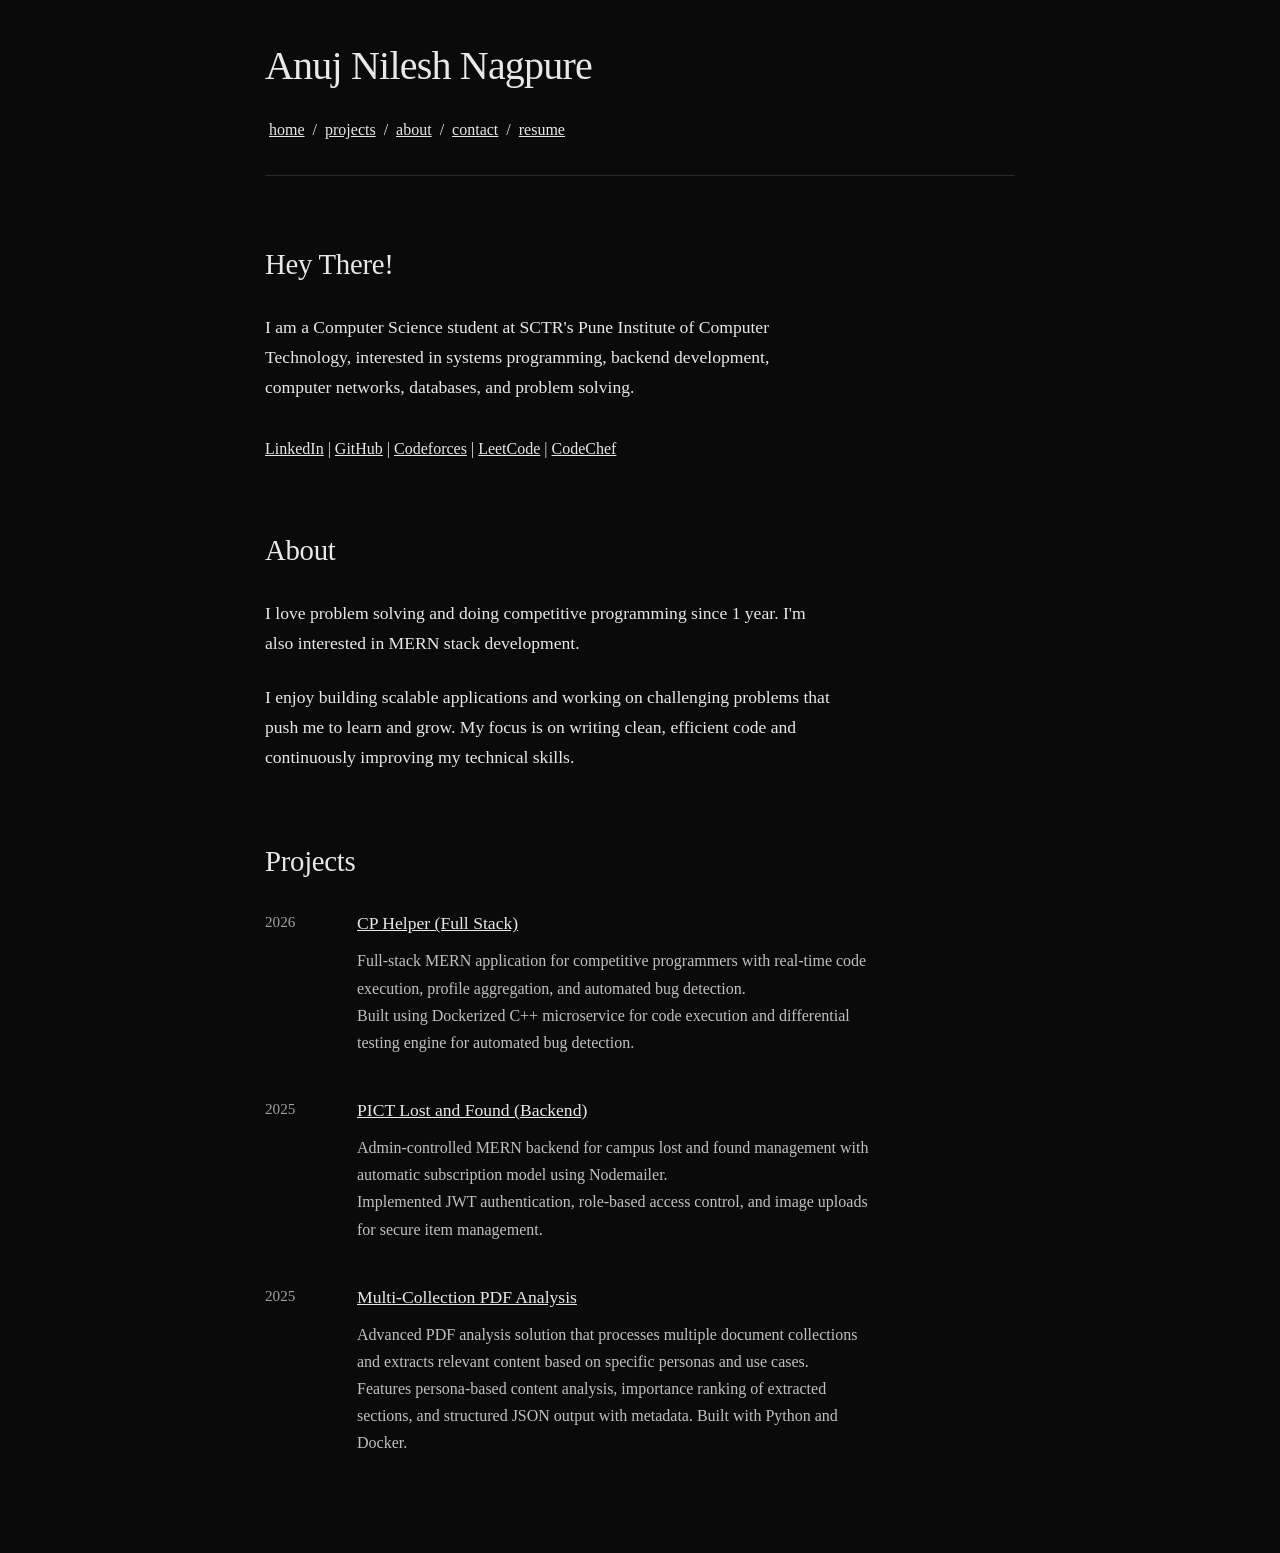
==== index.html @ d1067afb "Initial commit - Portfolio website" ====
<!DOCTYPE html>
<html lang="en">
<head>
    <meta charset="UTF-8">
    <meta name="viewport" content="width=device-width, initial-scale=1.0">
    <title>Anuj Nilesh Nagpure - Portfolio</title>
    <link rel="stylesheet" href="styles.css">
</head>
<body>
    <!-- Header -->
    <header>
        <h1>Anuj Nilesh Nagpure</h1>
        <nav>
            <a href="index.html">home</a> / 
            <a href="projects.html">projects</a> / 
            <a href="about.html">about</a> / 
            <a href="contact.html">contact</a> / 
            <a href="resume.pdf" download>resume</a>
        </nav>
    </header>

    <!-- Main Content -->
    <main>
        <!-- Home / Intro Section -->
        <section>
            <h2>Hey There!</h2>
            <p>
                I am a Computer Science student at SCTR's Pune Institute of Computer Technology, interested in systems programming, backend development,
                computer networks, databases, and problem solving.
            </p>
            <p class="links">
                <a href="https://www.linkedin.com/in/anuj-nagpure-245611294/" target="_blank" rel="noopener">LinkedIn</a> | 
                <a href="https://github.com/anujop07" target="_blank" rel="noopener">GitHub</a> | 
                <a href="https://codeforces.com/profile/ANUJ_0007" target="_blank" rel="noopener">Codeforces</a> | 
                <a href="https://leetcode.com/u/ANUJN_07/" target="_blank" rel="noopener">LeetCode</a> | 
                <a href="https://www.codechef.com/users/anujn_07" target="_blank" rel="noopener">CodeChef</a>
            </p>
        </section>

        <!-- About Section -->
        <section>
            <h2>About</h2>
            <p>
                I love problem solving and doing competitive programming since 1 year. I'm also interested in MERN stack development.
            </p>
            <p>
                I enjoy building scalable applications and working on challenging problems that push me to learn and grow. 
                My focus is on writing clean, efficient code and continuously improving my technical skills.
            </p>
        </section>

        <!-- Projects Section -->
        <section>
            <h2>Projects</h2>
            <div class="project-list">
                <div class="project-item">
                    <div class="project-date">2026</div>
                    <div class="project-content">
                        <a href="https://cp-helper-five.vercel.app/" class="project-name" target="_blank" rel="noopener">CP Helper (Full Stack)</a>
                        <p class="project-description">Full-stack MERN application for competitive programmers with real-time code execution, profile aggregation, and automated bug detection.</p>
                        <p class="project-description">Built using Dockerized C++ microservice for code execution and differential testing engine for automated bug detection.</p>
                    </div>
                </div>
                <div class="project-item">
                    <div class="project-date">2025</div>
                    <div class="project-content">
                        <a href="https://github.com/anujop07/pict-lost-found" class="project-name" target="_blank" rel="noopener">PICT Lost and Found (Backend)</a>
                        <p class="project-description">Admin-controlled MERN backend for campus lost and found management with automatic subscription model using Nodemailer.</p>
                        <p class="project-description">Implemented JWT authentication, role-based access control, and image uploads for secure item management.</p>
                    </div>
                </div>
                <div class="project-item">
                    <div class="project-date">2025</div>
                    <div class="project-content">
                        <a href="https://github.com/anujop07/Adobe1b" class="project-name" target="_blank" rel="noopener">Multi-Collection PDF Analysis</a>
                        <p class="project-description">Advanced PDF analysis solution that processes multiple document collections and extracts relevant content based on specific personas and use cases.</p>
                        <p class="project-description">Features persona-based content analysis, importance ranking of extracted sections, and structured JSON output with metadata. Built with Python and Docker.</p>
                    </div>
                </div>
            </div>
        </section>
    </main>
</body>
</html>
---- styles.css ----
/* Reset and Base Styles */
* {
    margin: 0;
    padding: 0;
    box-sizing: border-box;
}

body {
    font-family: Georgia, 'Times New Roman', serif, system-ui;
    background-color: #0a0a0a;
    color: #e8e8e8;
    line-height: 1.7;
    padding: 2rem 1rem;
}

/* Container */
main {
    max-width: 750px;
    margin: 0 auto;
}

/* Header */
header {
    max-width: 750px;
    margin: 0 auto 4rem;
    padding-bottom: 2rem;
    border-bottom: 1px solid #2a2a2a;
}

header h1 {
    font-size: 2.5rem;
    font-weight: normal;
    margin-bottom: 1rem;
    letter-spacing: -0.02em;
}

header nav {
    font-size: 1rem;
}

header nav a {
    text-decoration: underline;
    color: #e8e8e8;
    margin: 0 0.25rem;
}

header nav a:hover {
    opacity: 0.7;
}

/* Sections */
section {
    margin-bottom: 4rem;
}

section h2 {
    font-size: 1.8rem;
    font-weight: normal;
    margin-bottom: 1.5rem;
    letter-spacing: -0.01em;
}

section p {
    font-size: 1.1rem;
    margin-bottom: 1.5rem;
    max-width: 65ch;
}

/* Links */
a {
    color: #e8e8e8;
    text-decoration: underline;
    transition: opacity 0.2s ease;
}

a:hover {
    opacity: 0.7;
}

/* Social Links */
.links {
    margin-top: 2rem;
    font-size: 1rem;
}

/* Projects */
.project-list {
    display: flex;
    flex-direction: column;
    gap: 2.5rem;
}

.project-item {
    display: flex;
    gap: 2rem;
    align-items: flex-start;
}

.project-date {
    font-size: 0.95rem;
    color: #a0a0a0;
    min-width: 60px;
    flex-shrink: 0;
}

.project-content {
    flex: 1;
}

.project-name {
    font-size: 1.1rem;
    display: block;
    margin-bottom: 0.5rem;
}

span.project-name {
    text-decoration: none;
    color: #e8e8e8;
}

.project-description {
    font-size: 1rem;
    color: #c0c0c0;
    margin: 0;
}

/* Contact */
#contact p {
    margin: 0;
}

/* Achievement List */
.achievement-list {
    list-style: none;
    padding-left: 0;
}

.achievement-list li {
    font-size: 1.1rem;
    margin-bottom: 1rem;
    padding-left: 1.5rem;
    position: relative;
    max-width: 65ch;
}

.achievement-list li::before {
    content: "•";
    position: absolute;
    left: 0;
    color: #a0a0a0;
}

.achievement-list li strong {
    font-weight: normal;
    color: #e8e8e8;
}

/* Responsive Design */
@media (max-width: 768px) {
    body {
        padding: 1.5rem 1rem;
    }

    header {
        margin-bottom: 3rem;
        padding-bottom: 1.5rem;
    }

    header h1 {
        font-size: 2rem;
    }

    header nav {
        font-size: 0.95rem;
    }

    section {
        margin-bottom: 3rem;
    }

    section h2 {
        font-size: 1.5rem;
    }

    section p {
        font-size: 1rem;
    }

    .project-item {
        flex-direction: column;
        gap: 0.5rem;
    }

    .project-date {
        min-width: auto;
    }

    .links {
        font-size: 0.95rem;
    }

    .achievement-list li {
        font-size: 1rem;
    }
}

@media (max-width: 480px) {
    header h1 {
        font-size: 1.75rem;
    }

    header nav {
        font-size: 0.9rem;
        line-height: 1.8;
    }

    section h2 {
        font-size: 1.3rem;
    }

    .links {
        font-size: 0.9rem;
        line-height: 1.8;
    }

    .achievement-list li {
        font-size: 0.95rem;
    }
}
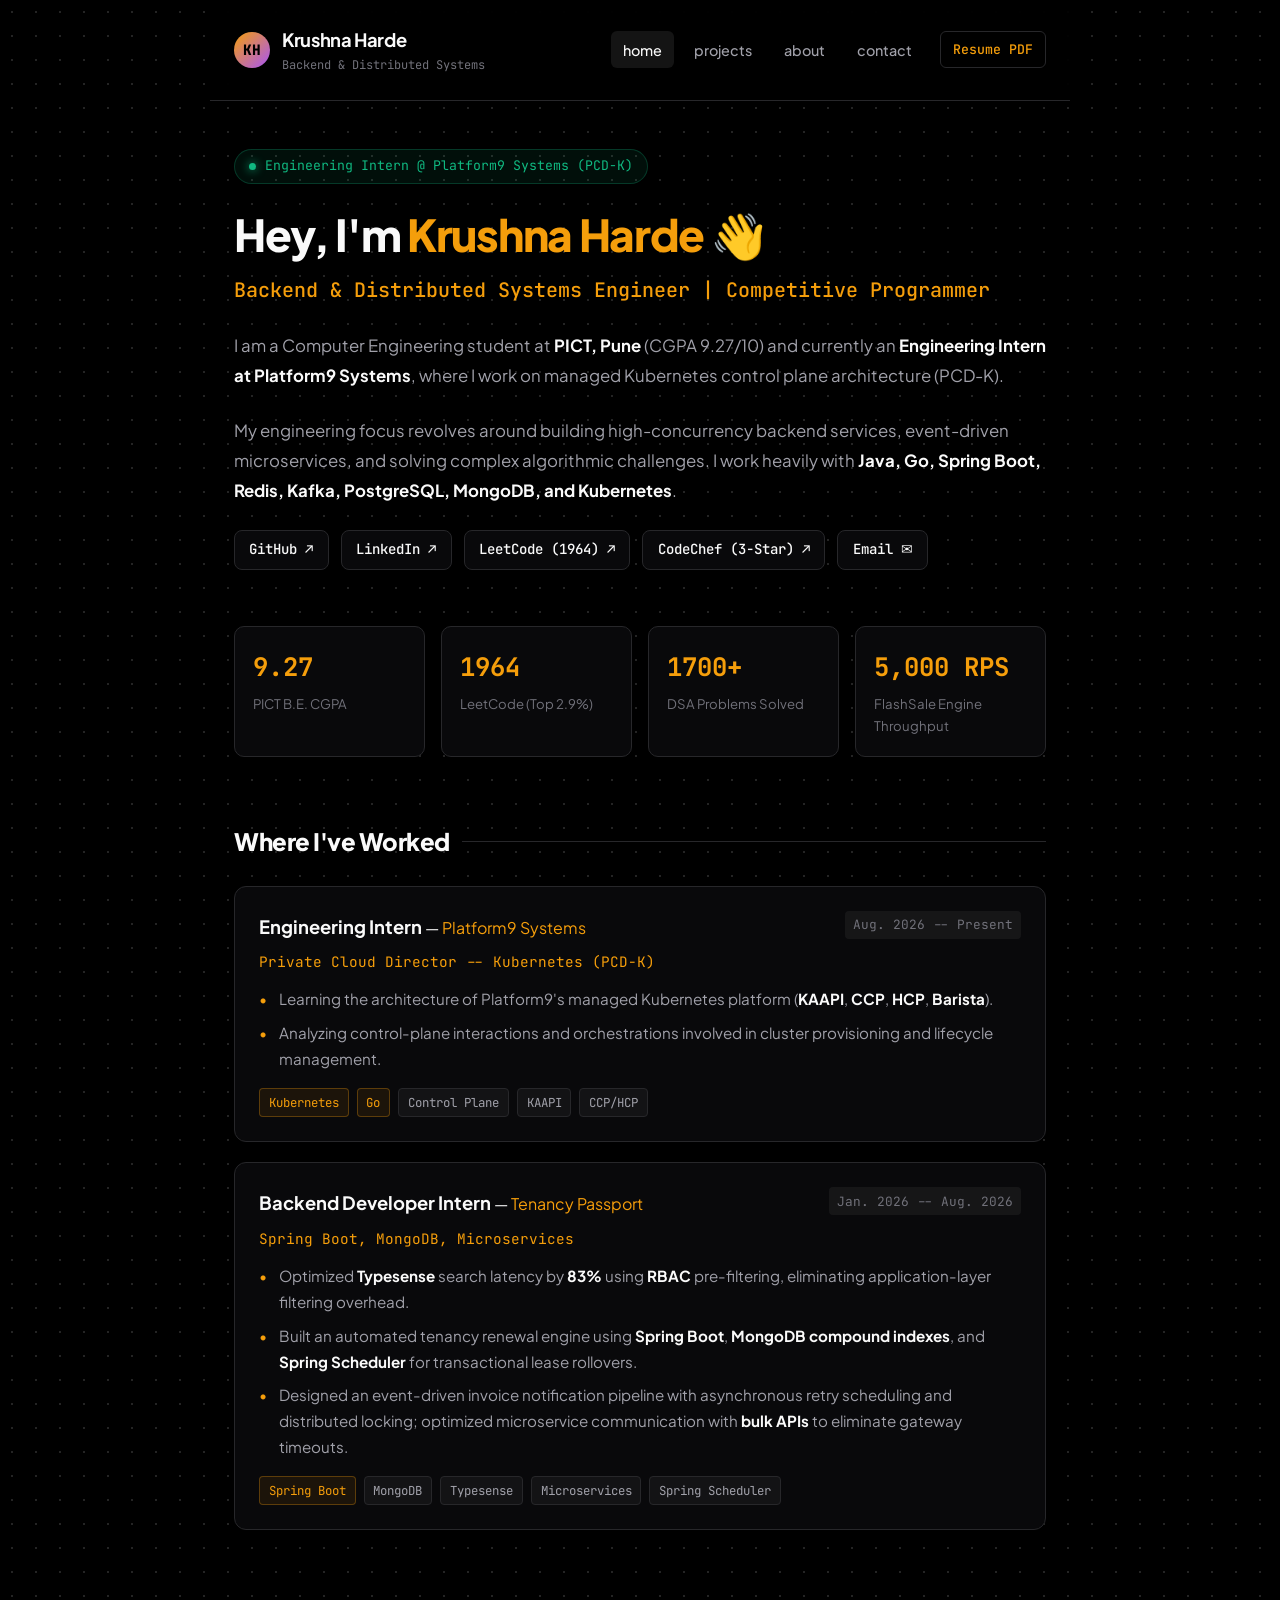
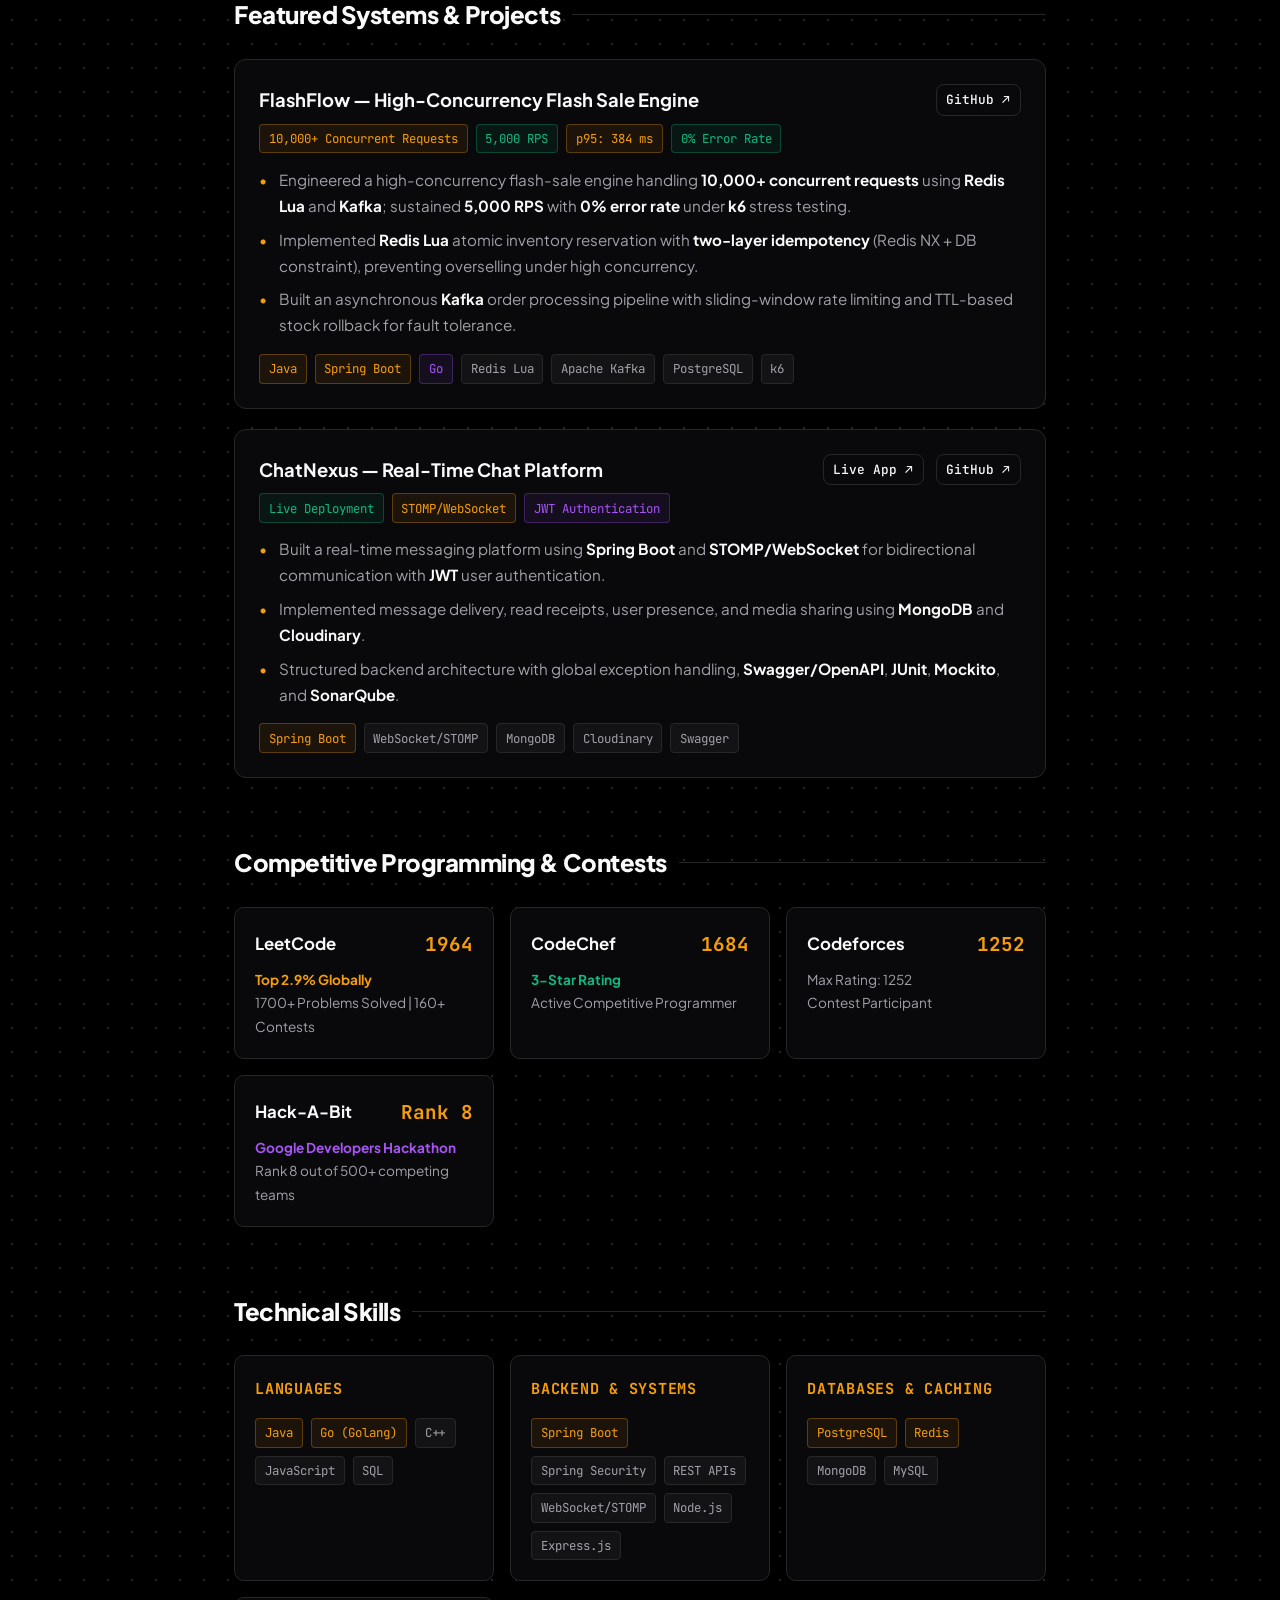
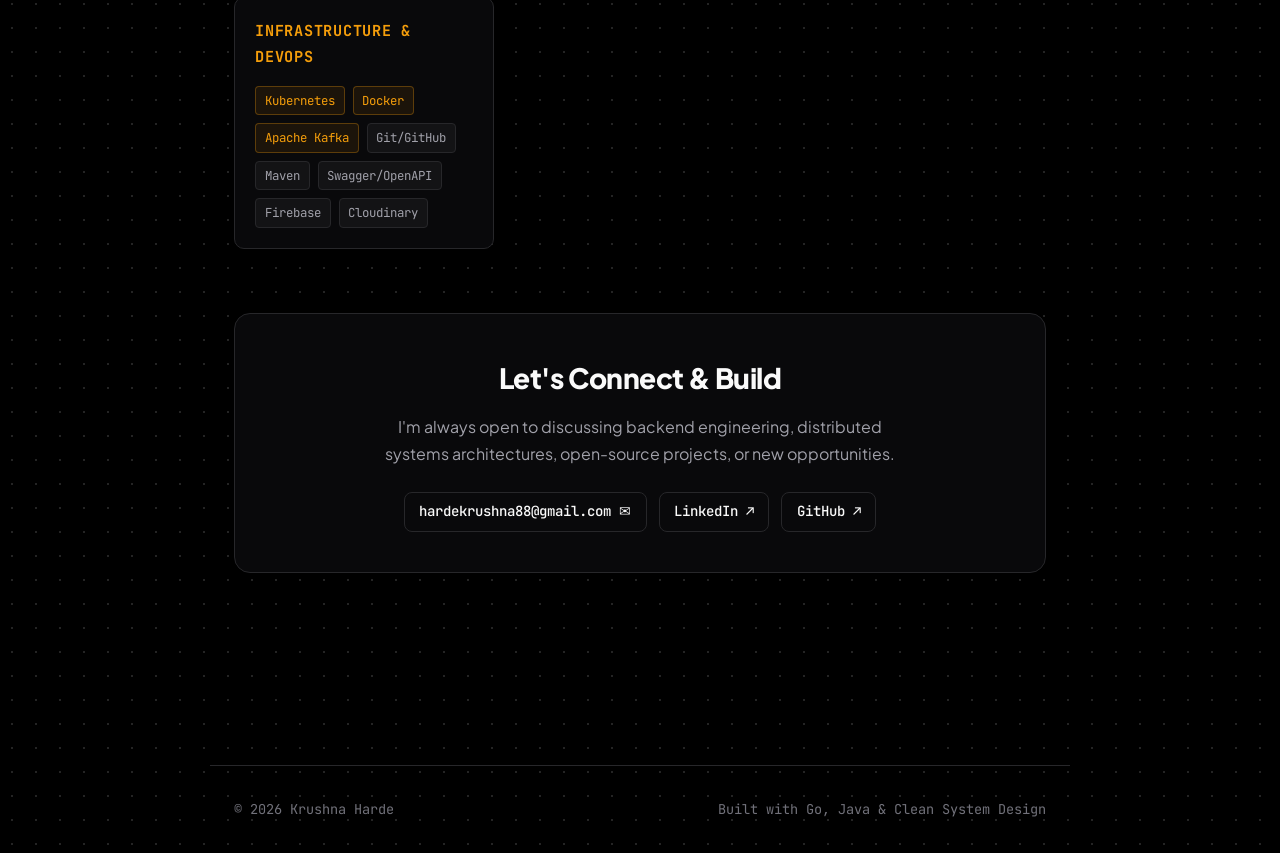
==== commit f445bf11: "Redesign portfolio for Krushna Harde: add Go skill, personal hero introduction, pure black dot grid " ====
--- a/index.html
+++ b/index.html
@@ -3,82 +3,321 @@
 <head>
     <meta charset="UTF-8">
     <meta name="viewport" content="width=device-width, initial-scale=1.0">
-    <title>Anuj Nilesh Nagpure - Portfolio</title>
+    <title>Krushna Harde | Backend & Distributed Systems Engineer</title>
+    <meta name="description" content="Personal portfolio of Krushna Harde — Computer Engineering student at PICT Pune & Backend Engineering Intern at Platform9, specializing in Java, Go, Spring Boot, Kubernetes, Redis, Kafka, and High-Concurrency Systems.">
     <link rel="stylesheet" href="styles.css">
 </head>
 <body>
-    <!-- Header -->
+    <!-- Header / Navigation -->
     <header>
-        <h1>Anuj Nilesh Nagpure</h1>
-        <nav>
-            <a href="index.html">home</a> / 
-            <a href="projects.html">projects</a> / 
-            <a href="about.html">about</a> / 
-            <a href="contact.html">contact</a> / 
-            <a href="resume.pdf" download>resume</a>
-        </nav>
+        <div class="nav-container">
+            <a href="index.html" class="brand">
+                <div class="avatar-circle">KH</div>
+                <div class="brand-info">
+                    <h1>Krushna Harde</h1>
+                    <div class="tagline">Backend & Distributed Systems</div>
+                </div>
+            </a>
+            <nav>
+                <a href="index.html" class="active">home</a>
+                <a href="projects.html">projects</a>
+                <a href="about.html">about</a>
+                <a href="contact.html">contact</a>
+                <a href="resume.pdf" class="btn-resume" download>Resume PDF</a>
+            </nav>
+        </div>
     </header>
 
     <!-- Main Content -->
     <main>
-        <!-- Home / Intro Section -->
-        <section>
-            <h2>Hey There!</h2>
-            <p>
-                I am a Computer Science student at SCTR's Pune Institute of Computer Technology, interested in systems programming, backend development,
-                computer networks, databases, and problem solving.
+        <!-- Personal Introduction Hero -->
+        <section class="hero-personal">
+            <div class="status-pill">
+                <span class="status-dot"></span>
+                <span>Engineering Intern @ Platform9 Systems (PCD-K)</span>
+            </div>
+            <h2 class="hero-greeting">Hey, I'm <span class="highlight-amber">Krushna Harde</span> 👋</h2>
+            <div class="hero-subtitle">Backend & Distributed Systems Engineer | Competitive Programmer</div>
+            
+            <p class="hero-bio">
+                I am a Computer Engineering student at <strong>PICT, Pune</strong> (CGPA 9.27/10) and currently an <strong>Engineering Intern at Platform9 Systems</strong>, where I work on managed Kubernetes control plane architecture (PCD-K).
             </p>
-            <p class="links">
-                <a href="https://www.linkedin.com/in/anuj-nagpure-245611294/" target="_blank" rel="noopener">LinkedIn</a> | 
-                <a href="https://github.com/anujop07" target="_blank" rel="noopener">GitHub</a> | 
-                <a href="https://codeforces.com/profile/ANUJ_0007" target="_blank" rel="noopener">Codeforces</a> | 
-                <a href="https://leetcode.com/u/ANUJN_07/" target="_blank" rel="noopener">LeetCode</a> | 
-                <a href="https://www.codechef.com/users/anujn_07" target="_blank" rel="noopener">CodeChef</a>
+            <p class="hero-bio">
+                My engineering focus revolves around building high-concurrency backend services, event-driven microservices, and solving complex algorithmic challenges. I work heavily with <strong>Java, Go, Spring Boot, Redis, Kafka, PostgreSQL, MongoDB, and Kubernetes</strong>.
             </p>
-        </section>
-
-        <!-- About Section -->
-        <section>
-            <h2>About</h2>
-            <p>
-                I love problem solving and doing competitive programming since 1 year. I'm also interested in MERN stack development.
-            </p>
-            <p>
-                I enjoy building scalable applications and working on challenging problems that push me to learn and grow. 
-                My focus is on writing clean, efficient code and continuously improving my technical skills.
-            </p>
-        </section>
-
-        <!-- Projects Section -->
-        <section>
-            <h2>Projects</h2>
-            <div class="project-list">
-                <div class="project-item">
-                    <div class="project-date">2026</div>
-                    <div class="project-content">
-                        <a href="https://cp-helper-five.vercel.app/" class="project-name" target="_blank" rel="noopener">CP Helper (Full Stack)</a>
-                        <p class="project-description">Full-stack MERN application for competitive programmers with real-time code execution, profile aggregation, and automated bug detection.</p>
-                        <p class="project-description">Built using Dockerized C++ microservice for code execution and differential testing engine for automated bug detection.</p>
-                    </div>
-                </div>
-                <div class="project-item">
-                    <div class="project-date">2025</div>
-                    <div class="project-content">
-                        <a href="https://github.com/anujop07/pict-lost-found" class="project-name" target="_blank" rel="noopener">PICT Lost and Found (Backend)</a>
-                        <p class="project-description">Admin-controlled MERN backend for campus lost and found management with automatic subscription model using Nodemailer.</p>
-                        <p class="project-description">Implemented JWT authentication, role-based access control, and image uploads for secure item management.</p>
-                    </div>
-                </div>
-                <div class="project-item">
-                    <div class="project-date">2025</div>
-                    <div class="project-content">
-                        <a href="https://github.com/anujop07/Adobe1b" class="project-name" target="_blank" rel="noopener">Multi-Collection PDF Analysis</a>
-                        <p class="project-description">Advanced PDF analysis solution that processes multiple document collections and extracts relevant content based on specific personas and use cases.</p>
-                        <p class="project-description">Features persona-based content analysis, importance ranking of extracted sections, and structured JSON output with metadata. Built with Python and Docker.</p>
-                    </div>
+
+            <!-- Social Links -->
+            <div class="social-buttons">
+                <a href="https://github.com/KrushnaHarde" target="_blank" rel="noopener" class="social-btn">GitHub ↗</a>
+                <a href="https://www.linkedin.com/in/krushna-harde" target="_blank" rel="noopener" class="social-btn">LinkedIn ↗</a>
+                <a href="https://leetcode.com/u/krushna_88" target="_blank" rel="noopener" class="social-btn">LeetCode (1964) ↗</a>
+                <a href="https://www.codechef.com/users/hardekrushna" target="_blank" rel="noopener" class="social-btn">CodeChef (3-Star) ↗</a>
+                <a href="mailto:hardekrushna88@gmail.com" class="social-btn">Email ✉</a>
+            </div>
+        </section>
+
+        <!-- Highlights & Stats -->
+        <section>
+            <div class="stats-container">
+                <div class="stat-box">
+                    <div class="stat-val">9.27</div>
+                    <div class="stat-desc">PICT B.E. CGPA</div>
+                </div>
+                <div class="stat-box">
+                    <div class="stat-val">1964</div>
+                    <div class="stat-desc">LeetCode (Top 2.9%)</div>
+                </div>
+                <div class="stat-box">
+                    <div class="stat-val">1700+</div>
+                    <div class="stat-desc">DSA Problems Solved</div>
+                </div>
+                <div class="stat-box">
+                    <div class="stat-val">5,000 RPS</div>
+                    <div class="stat-desc">FlashSale Engine Throughput</div>
+                </div>
+            </div>
+        </section>
+
+        <!-- Work Experience -->
+        <section>
+            <h2 class="section-title">Where I've Worked</h2>
+            
+            <!-- Platform9 -->
+            <div class="card-item">
+                <div class="card-header">
+                    <div>
+                        <span class="card-title">Engineering Intern</span> — <span class="highlight-amber">Platform9 Systems</span>
+                    </div>
+                    <span class="card-date">Aug. 2026 -- Present</span>
+                </div>
+                <div class="card-subtitle">Private Cloud Director -- Kubernetes (PCD-K)</div>
+                <ul class="bullet-list">
+                    <li>Learning the architecture of Platform9's managed Kubernetes platform (<strong>KAAPI</strong>, <strong>CCP</strong>, <strong>HCP</strong>, <strong>Barista</strong>).</li>
+                    <li>Analyzing control-plane interactions and orchestrations involved in cluster provisioning and lifecycle management.</li>
+                </ul>
+                <div class="tag-group">
+                    <span class="tag amber">Kubernetes</span>
+                    <span class="tag amber">Go</span>
+                    <span class="tag">Control Plane</span>
+                    <span class="tag">KAAPI</span>
+                    <span class="tag">CCP/HCP</span>
+                </div>
+            </div>
+
+            <!-- Tenancy Passport -->
+            <div class="card-item">
+                <div class="card-header">
+                    <div>
+                        <span class="card-title">Backend Developer Intern</span> — <span class="highlight-amber">Tenancy Passport</span>
+                    </div>
+                    <span class="card-date">Jan. 2026 -- Aug. 2026</span>
+                </div>
+                <div class="card-subtitle">Spring Boot, MongoDB, Microservices</div>
+                <ul class="bullet-list">
+                    <li>Optimized <strong>Typesense</strong> search latency by <strong>83%</strong> using <strong>RBAC</strong> pre-filtering, eliminating application-layer filtering overhead.</li>
+                    <li>Built an automated tenancy renewal engine using <strong>Spring Boot</strong>, <strong>MongoDB compound indexes</strong>, and <strong>Spring Scheduler</strong> for transactional lease rollovers.</li>
+                    <li>Designed an event-driven invoice notification pipeline with asynchronous retry scheduling and distributed locking; optimized microservice communication with <strong>bulk APIs</strong> to eliminate gateway timeouts.</li>
+                </ul>
+                <div class="tag-group">
+                    <span class="tag amber">Spring Boot</span>
+                    <span class="tag">MongoDB</span>
+                    <span class="tag">Typesense</span>
+                    <span class="tag">Microservices</span>
+                    <span class="tag">Spring Scheduler</span>
+                </div>
+            </div>
+        </section>
+
+        <!-- Selected Projects -->
+        <section>
+            <h2 class="section-title">Featured Systems & Projects</h2>
+
+            <!-- FlashFlow -->
+            <div class="card-item">
+                <div class="card-header">
+                    <div class="card-title">FlashFlow — High-Concurrency Flash Sale Engine</div>
+                    <div class="social-buttons" style="margin-top:0;">
+                        <a href="https://github.com/KrushnaHarde/flashflow" target="_blank" rel="noopener" class="social-btn" style="padding:0.25rem 0.6rem; font-size:0.8rem;">GitHub ↗</a>
+                    </div>
+                </div>
+
+                <div class="tag-group" style="margin-top: 0; margin-bottom: 0.85rem;">
+                    <span class="tag amber">10,000+ Concurrent Requests</span>
+                    <span class="tag emerald">5,000 RPS</span>
+                    <span class="tag amber">p95: 384 ms</span>
+                    <span class="tag emerald">0% Error Rate</span>
+                </div>
+
+                <ul class="bullet-list">
+                    <li>Engineered a high-concurrency flash-sale engine handling <strong>10,000+ concurrent requests</strong> using <strong>Redis Lua</strong> and <strong>Kafka</strong>; sustained <strong>5,000 RPS</strong> with <strong>0% error rate</strong> under <strong>k6</strong> stress testing.</li>
+                    <li>Implemented <strong>Redis Lua</strong> atomic inventory reservation with <strong>two-layer idempotency</strong> (Redis NX + DB constraint), preventing overselling under high concurrency.</li>
+                    <li>Built an asynchronous <strong>Kafka</strong> order processing pipeline with sliding-window rate limiting and TTL-based stock rollback for fault tolerance.</li>
+                </ul>
+
+                <div class="tag-group">
+                    <span class="tag amber">Java</span>
+                    <span class="tag amber">Spring Boot</span>
+                    <span class="tag violet">Go</span>
+                    <span class="tag">Redis Lua</span>
+                    <span class="tag">Apache Kafka</span>
+                    <span class="tag">PostgreSQL</span>
+                    <span class="tag">k6</span>
+                </div>
+            </div>
+
+            <!-- ChatNexus -->
+            <div class="card-item">
+                <div class="card-header">
+                    <div class="card-title">ChatNexus — Real-Time Chat Platform</div>
+                    <div class="social-buttons" style="margin-top:0;">
+                        <a href="https://chat-nexus-frontend-two.vercel.app/" target="_blank" rel="noopener" class="social-btn" style="padding:0.25rem 0.6rem; font-size:0.8rem;">Live App ↗</a>
+                        <a href="https://github.com/KrushnaHarde/ChatNexus" target="_blank" rel="noopener" class="social-btn" style="padding:0.25rem 0.6rem; font-size:0.8rem;">GitHub ↗</a>
+                    </div>
+                </div>
+
+                <div class="tag-group" style="margin-top: 0; margin-bottom: 0.85rem;">
+                    <span class="tag emerald">Live Deployment</span>
+                    <span class="tag amber">STOMP/WebSocket</span>
+                    <span class="tag violet">JWT Authentication</span>
+                </div>
+
+                <ul class="bullet-list">
+                    <li>Built a real-time messaging platform using <strong>Spring Boot</strong> and <strong>STOMP/WebSocket</strong> for bidirectional communication with <strong>JWT</strong> user authentication.</li>
+                    <li>Implemented message delivery, read receipts, user presence, and media sharing using <strong>MongoDB</strong> and <strong>Cloudinary</strong>.</li>
+                    <li>Structured backend architecture with global exception handling, <strong>Swagger/OpenAPI</strong>, <strong>JUnit</strong>, <strong>Mockito</strong>, and <strong>SonarQube</strong>.</li>
+                </ul>
+
+                <div class="tag-group">
+                    <span class="tag amber">Spring Boot</span>
+                    <span class="tag">WebSocket/STOMP</span>
+                    <span class="tag">MongoDB</span>
+                    <span class="tag">Cloudinary</span>
+                    <span class="tag">Swagger</span>
+                </div>
+            </div>
+        </section>
+
+        <!-- Competitive Programming Matrix -->
+        <section>
+            <h2 class="section-title">Competitive Programming & Contests</h2>
+            <div class="cp-matrix">
+                <div class="cp-box">
+                    <div class="cp-head">
+                        <span class="cp-name">LeetCode</span>
+                        <span class="cp-score">1964</span>
+                    </div>
+                    <div class="cp-detail">
+                        <strong class="highlight-amber">Top 2.9% Globally</strong><br>
+                        1700+ Problems Solved | 160+ Contests
+                    </div>
+                </div>
+
+                <div class="cp-box">
+                    <div class="cp-head">
+                        <span class="cp-name">CodeChef</span>
+                        <span class="cp-score">1684</span>
+                    </div>
+                    <div class="cp-detail">
+                        <strong class="highlight-emerald">3-Star Rating</strong><br>
+                        Active Competitive Programmer
+                    </div>
+                </div>
+
+                <div class="cp-box">
+                    <div class="cp-head">
+                        <span class="cp-name">Codeforces</span>
+                        <span class="cp-score">1252</span>
+                    </div>
+                    <div class="cp-detail">
+                        Max Rating: 1252<br>
+                        Contest Participant
+                    </div>
+                </div>
+
+                <div class="cp-box">
+                    <div class="cp-head">
+                        <span class="cp-name">Hack-A-Bit</span>
+                        <span class="cp-score">Rank 8</span>
+                    </div>
+                    <div class="cp-detail">
+                        <strong class="highlight-violet">Google Developers Hackathon</strong><br>
+                        Rank 8 out of 500+ competing teams
+                    </div>
+                </div>
+            </div>
+        </section>
+
+        <!-- Technical Skills Matrix -->
+        <section>
+            <h2 class="section-title">Technical Skills</h2>
+            <div class="skills-container">
+                <div class="skill-box">
+                    <h3>Languages</h3>
+                    <div class="tag-group">
+                        <span class="tag amber">Java</span>
+                        <span class="tag amber">Go (Golang)</span>
+                        <span class="tag">C++</span>
+                        <span class="tag">JavaScript</span>
+                        <span class="tag">SQL</span>
+                    </div>
+                </div>
+
+                <div class="skill-box">
+                    <h3>Backend & Systems</h3>
+                    <div class="tag-group">
+                        <span class="tag amber">Spring Boot</span>
+                        <span class="tag">Spring Security</span>
+                        <span class="tag">REST APIs</span>
+                        <span class="tag">WebSocket/STOMP</span>
+                        <span class="tag">Node.js</span>
+                        <span class="tag">Express.js</span>
+                    </div>
+                </div>
+
+                <div class="skill-box">
+                    <h3>Databases & Caching</h3>
+                    <div class="tag-group">
+                        <span class="tag amber">PostgreSQL</span>
+                        <span class="tag amber">Redis</span>
+                        <span class="tag">MongoDB</span>
+                        <span class="tag">MySQL</span>
+                    </div>
+                </div>
+
+                <div class="skill-box">
+                    <h3>Infrastructure & DevOps</h3>
+                    <div class="tag-group">
+                        <span class="tag amber">Kubernetes</span>
+                        <span class="tag amber">Docker</span>
+                        <span class="tag amber">Apache Kafka</span>
+                        <span class="tag">Git/GitHub</span>
+                        <span class="tag">Maven</span>
+                        <span class="tag">Swagger/OpenAPI</span>
+                        <span class="tag">Firebase</span>
+                        <span class="tag">Cloudinary</span>
+                    </div>
+                </div>
+            </div>
+        </section>
+
+        <!-- Personal Callout -->
+        <section>
+            <div class="personal-callout">
+                <h2>Let's Connect & Build</h2>
+                <p>I'm always open to discussing backend engineering, distributed systems architectures, open-source projects, or new opportunities.</p>
+                <div class="social-buttons" style="justify-content: center;">
+                    <a href="mailto:hardekrushna88@gmail.com" class="social-btn">hardekrushna88@gmail.com ✉</a>
+                    <a href="https://www.linkedin.com/in/krushna-harde" target="_blank" rel="noopener" class="social-btn">LinkedIn ↗</a>
+                    <a href="https://github.com/KrushnaHarde" target="_blank" rel="noopener" class="social-btn">GitHub ↗</a>
                 </div>
             </div>
         </section>
     </main>
+
+    <!-- Footer -->
+    <footer>
+        <div>© 2026 Krushna Harde</div>
+        <div>Built with Go, Java & Clean System Design</div>
+    </footer>
 </body>
 </html>
--- a/styles.css
+++ b/styles.css
@@ -1,51 +1,201 @@
-/* Reset and Base Styles */
+/* ==========================================================================
+   Krushna Harde - Portfolio System
+   Theme: Pure Black with White Dot Matrix Grid & Handcrafted Developer Palette
+   ========================================================================== */
+
+@import url('https://fonts.googleapis.com/css2?family=JetBrains+Mono:wght@400;500;600;700&family=Plus+Jakarta+Sans:wght@400;500;600;700;800&display=swap');
+
+:root {
+    --bg-black: #000000;
+    --bg-card: #09090b;
+    --bg-card-hover: #121215;
+    --border-subtle: #27272a;
+    --border-hover: #3f3f46;
+    
+    --text-primary: #fafafa;
+    --text-secondary: #a1a1aa;
+    --text-muted: #71717a;
+    
+    --accent-amber: #f59e0b;
+    --accent-emerald: #10b981;
+    --accent-violet: #a855f7;
+    --accent-cyan: #38bdf8;
+    
+    --font-sans: 'Plus Jakarta Sans', -apple-system, BlinkMacSystemFont, sans-serif;
+    --font-mono: 'JetBrains Mono', monospace;
+}
+
+/* Reset & Base */
 * {
     margin: 0;
     padding: 0;
     box-sizing: border-box;
 }
 
+html {
+    scroll-behavior: smooth;
+    background-color: var(--bg-black);
+}
+
 body {
-    font-family: Georgia, 'Times New Roman', serif, system-ui;
-    background-color: #0a0a0a;
-    color: #e8e8e8;
+    font-family: var(--font-sans);
+    background-color: var(--bg-black);
+    color: var(--text-primary);
     line-height: 1.7;
-    padding: 2rem 1rem;
-}
-
-/* Container */
+    min-height: 100vh;
+    overflow-x: hidden;
+    /* Pure Black + White Dot Matrix Background */
+    background-image: radial-gradient(rgba(255, 255, 255, 0.14) 1px, transparent 1px);
+    background-size: 24px 24px;
+    background-position: 0 0;
+}
+
+/* Typography */
+h1, h2, h3, h4 {
+    font-family: var(--font-sans);
+    color: var(--text-primary);
+    letter-spacing: -0.02em;
+}
+
+.mono {
+    font-family: var(--font-mono);
+}
+
+.highlight-amber {
+    color: var(--accent-amber);
+}
+
+.highlight-emerald {
+    color: var(--accent-emerald);
+}
+
+.highlight-violet {
+    color: var(--accent-violet);
+}
+
+/* Layout Container */
 main {
-    max-width: 750px;
+    max-width: 860px;
     margin: 0 auto;
-}
-
-/* Header */
+    padding: 0 1.5rem 5rem;
+}
+
+/* Sticky Minimal Header */
 header {
-    max-width: 750px;
-    margin: 0 auto 4rem;
-    padding-bottom: 2rem;
-    border-bottom: 1px solid #2a2a2a;
-}
-
-header h1 {
-    font-size: 2.5rem;
-    font-weight: normal;
-    margin-bottom: 1rem;
-    letter-spacing: -0.02em;
+    max-width: 860px;
+    margin: 0 auto 3rem;
+    padding: 1.5rem 1.5rem;
+    position: sticky;
+    top: 0;
+    z-index: 100;
+    background: rgba(0, 0, 0, 0.85);
+    backdrop-filter: blur(16px);
+    -webkit-backdrop-filter: blur(16px);
+    border-bottom: 1px solid var(--border-subtle);
+}
+
+.nav-container {
+    display: flex;
+    justify-content: space-between;
+    align-items: center;
+}
+
+header .brand {
+    display: flex;
+    align-items: center;
+    gap: 0.75rem;
+    text-decoration: none;
+}
+
+.avatar-circle {
+    width: 36px;
+    height: 36px;
+    border-radius: 50%;
+    background: linear-gradient(135deg, var(--accent-amber), var(--accent-violet));
+    display: flex;
+    align-items: center;
+    justify-content: center;
+    font-weight: 800;
+    color: #000;
+    font-size: 0.9rem;
+    font-family: var(--font-mono);
+}
+
+header .brand-info h1 {
+    font-size: 1.15rem;
+    font-weight: 700;
+    color: var(--text-primary);
+}
+
+header .brand-info .tagline {
+    font-size: 0.75rem;
+    color: var(--text-muted);
+    font-family: var(--font-mono);
 }
 
 header nav {
-    font-size: 1rem;
+    display: flex;
+    align-items: center;
+    gap: 0.5rem;
 }
 
 header nav a {
-    text-decoration: underline;
-    color: #e8e8e8;
-    margin: 0 0.25rem;
-}
-
-header nav a:hover {
-    opacity: 0.7;
+    text-decoration: none;
+    color: var(--text-secondary);
+    font-size: 0.9rem;
+    font-weight: 500;
+    padding: 0.4rem 0.75rem;
+    border-radius: 6px;
+    transition: all 0.2s ease;
+}
+
+header nav a:hover,
+header nav a.active {
+    color: var(--text-primary);
+    background: rgba(255, 255, 255, 0.08);
+}
+
+header nav a.btn-resume {
+    border: 1px solid var(--border-subtle);
+    color: var(--accent-amber);
+    font-family: var(--font-mono);
+    font-size: 0.825rem;
+    margin-left: 0.5rem;
+}
+
+header nav a.btn-resume:hover {
+    border-color: var(--accent-amber);
+    background: rgba(245, 158, 11, 0.1);
+}
+
+/* Status Pill */
+.status-pill {
+    display: inline-flex;
+    align-items: center;
+    gap: 0.6rem;
+    background: rgba(16, 185, 129, 0.08);
+    border: 1px solid rgba(16, 185, 129, 0.25);
+    color: var(--accent-emerald);
+    padding: 0.35rem 0.85rem;
+    border-radius: 50px;
+    font-size: 0.825rem;
+    font-family: var(--font-mono);
+    margin-bottom: 1.5rem;
+}
+
+.status-dot {
+    width: 7px;
+    height: 7px;
+    background-color: var(--accent-emerald);
+    border-radius: 50%;
+    box-shadow: 0 0 10px var(--accent-emerald);
+    animation: pulse 2s infinite;
+}
+
+@keyframes pulse {
+    0% { transform: scale(0.95); opacity: 0.8; }
+    50% { transform: scale(1.2); opacity: 1; }
+    100% { transform: scale(0.95); opacity: 0.8; }
 }
 
 /* Sections */
@@ -53,177 +203,367 @@
     margin-bottom: 4rem;
 }
 
-section h2 {
-    font-size: 1.8rem;
-    font-weight: normal;
+.section-title {
+    font-size: 1.5rem;
+    font-weight: 800;
     margin-bottom: 1.5rem;
-    letter-spacing: -0.01em;
-}
-
-section p {
-    font-size: 1.1rem;
+    display: flex;
+    align-items: center;
+    gap: 0.75rem;
+    color: var(--text-primary);
+}
+
+.section-title::after {
+    content: '';
+    flex: 1;
+    height: 1px;
+    background: var(--border-subtle);
+}
+
+/* Personal Intro Hero Section */
+.hero-personal {
+    margin-bottom: 3.5rem;
+}
+
+.hero-greeting {
+    font-size: 2.75rem;
+    font-weight: 800;
+    letter-spacing: -0.03em;
+    margin-bottom: 0.75rem;
+    line-height: 1.2;
+}
+
+.hero-subtitle {
+    font-size: 1.25rem;
+    color: var(--accent-amber);
+    font-family: var(--font-mono);
+    font-weight: 500;
     margin-bottom: 1.5rem;
-    max-width: 65ch;
-}
-
-/* Links */
-a {
-    color: #e8e8e8;
-    text-decoration: underline;
-    transition: opacity 0.2s ease;
-}
-
-a:hover {
-    opacity: 0.7;
-}
-
-/* Social Links */
-.links {
-    margin-top: 2rem;
-    font-size: 1rem;
-}
-
-/* Projects */
-.project-list {
-    display: flex;
-    flex-direction: column;
-    gap: 2.5rem;
-}
-
-.project-item {
-    display: flex;
-    gap: 2rem;
+}
+
+.hero-bio {
+    font-size: 1.05rem;
+    color: var(--text-secondary);
+    line-height: 1.8;
+    margin-bottom: 1.5rem;
+}
+
+.hero-bio strong {
+    color: var(--text-primary);
+}
+
+/* Social Buttons */
+.social-buttons {
+    display: flex;
+    flex-wrap: wrap;
+    gap: 0.75rem;
+    margin-top: 1.5rem;
+}
+
+.social-btn {
+    display: inline-flex;
+    align-items: center;
+    gap: 0.5rem;
+    background: var(--bg-card);
+    border: 1px solid var(--border-subtle);
+    color: var(--text-primary);
+    text-decoration: none;
+    padding: 0.45rem 0.9rem;
+    border-radius: 8px;
+    font-size: 0.875rem;
+    font-weight: 500;
+    font-family: var(--font-mono);
+    transition: all 0.2s ease;
+}
+
+.social-btn:hover {
+    border-color: var(--accent-amber);
+    color: var(--accent-amber);
+    background: rgba(245, 158, 11, 0.05);
+}
+
+/* Minimal Stats Grid */
+.stats-container {
+    display: grid;
+    grid-template-columns: repeat(auto-fit, minmax(180px, 1fr));
+    gap: 1rem;
+    margin: 2rem 0;
+}
+
+.stat-box {
+    background: var(--bg-card);
+    border: 1px solid var(--border-subtle);
+    padding: 1.15rem;
+    border-radius: 10px;
+    transition: all 0.2s ease;
+}
+
+.stat-box:hover {
+    border-color: var(--border-hover);
+    background: var(--bg-card-hover);
+}
+
+.stat-val {
+    font-family: var(--font-mono);
+    font-size: 1.6rem;
+    font-weight: 700;
+    color: var(--accent-amber);
+    margin-bottom: 0.2rem;
+}
+
+.stat-desc {
+    font-size: 0.825rem;
+    color: var(--text-muted);
+}
+
+/* Cards & Lists */
+.card-item {
+    background: var(--bg-card);
+    border: 1px solid var(--border-subtle);
+    border-radius: 12px;
+    padding: 1.5rem;
+    margin-bottom: 1.25rem;
+    transition: all 0.2s ease;
+}
+
+.card-item:hover {
+    border-color: var(--border-hover);
+    background: var(--bg-card-hover);
+}
+
+.card-header {
+    display: flex;
+    justify-content: space-between;
     align-items: flex-start;
-}
-
-.project-date {
+    margin-bottom: 0.5rem;
+    flex-wrap: wrap;
+    gap: 0.5rem;
+}
+
+.card-title {
+    font-size: 1.15rem;
+    font-weight: 700;
+    color: var(--text-primary);
+}
+
+.card-subtitle {
+    font-size: 0.9rem;
+    color: var(--accent-amber);
+    font-family: var(--font-mono);
+    margin-bottom: 0.75rem;
+}
+
+.card-date {
+    font-family: var(--font-mono);
+    font-size: 0.8rem;
+    color: var(--text-muted);
+    background: rgba(255, 255, 255, 0.05);
+    padding: 0.2rem 0.5rem;
+    border-radius: 4px;
+}
+
+.bullet-list {
+    list-style: none;
+    margin-bottom: 1rem;
+}
+
+.bullet-list li {
+    position: relative;
+    padding-left: 1.25rem;
+    margin-bottom: 0.5rem;
     font-size: 0.95rem;
-    color: #a0a0a0;
-    min-width: 60px;
-    flex-shrink: 0;
-}
-
-.project-content {
-    flex: 1;
-}
-
-.project-name {
-    font-size: 1.1rem;
-    display: block;
-    margin-bottom: 0.5rem;
-}
-
-span.project-name {
-    text-decoration: none;
-    color: #e8e8e8;
-}
-
-.project-description {
-    font-size: 1rem;
-    color: #c0c0c0;
-    margin: 0;
-}
-
-/* Contact */
-#contact p {
-    margin: 0;
-}
-
-/* Achievement List */
-.achievement-list {
-    list-style: none;
-    padding-left: 0;
-}
-
-.achievement-list li {
-    font-size: 1.1rem;
-    margin-bottom: 1rem;
-    padding-left: 1.5rem;
-    position: relative;
-    max-width: 65ch;
-}
-
-.achievement-list li::before {
+    color: var(--text-secondary);
+}
+
+.bullet-list li::before {
     content: "•";
     position: absolute;
     left: 0;
-    color: #a0a0a0;
-}
-
-.achievement-list li strong {
-    font-weight: normal;
-    color: #e8e8e8;
-}
-
-/* Responsive Design */
+    color: var(--accent-amber);
+}
+
+.bullet-list li strong {
+    color: var(--text-primary);
+}
+
+/* Tech Pills */
+.tag-group {
+    display: flex;
+    flex-wrap: wrap;
+    gap: 0.5rem;
+    margin-top: 1rem;
+}
+
+.tag {
+    font-family: var(--font-mono);
+    font-size: 0.775rem;
+    background: rgba(255, 255, 255, 0.04);
+    color: var(--text-secondary);
+    padding: 0.2rem 0.55rem;
+    border-radius: 4px;
+    border: 1px solid var(--border-subtle);
+}
+
+.tag.amber {
+    color: var(--accent-amber);
+    border-color: rgba(245, 158, 11, 0.3);
+    background: rgba(245, 158, 11, 0.08);
+}
+
+.tag.emerald {
+    color: var(--accent-emerald);
+    border-color: rgba(16, 185, 129, 0.3);
+    background: rgba(16, 185, 129, 0.08);
+}
+
+.tag.violet {
+    color: var(--accent-violet);
+    border-color: rgba(168, 85, 247, 0.3);
+    background: rgba(168, 85, 247, 0.08);
+}
+
+/* CP Grid */
+.cp-matrix {
+    display: grid;
+    grid-template-columns: repeat(auto-fit, minmax(240px, 1fr));
+    gap: 1rem;
+}
+
+.cp-box {
+    background: var(--bg-card);
+    border: 1px solid var(--border-subtle);
+    border-radius: 10px;
+    padding: 1.25rem;
+    transition: all 0.2s ease;
+}
+
+.cp-box:hover {
+    border-color: var(--border-hover);
+}
+
+.cp-head {
+    display: flex;
+    justify-content: space-between;
+    align-items: center;
+    margin-bottom: 0.5rem;
+}
+
+.cp-name {
+    font-weight: 700;
+    font-size: 1.05rem;
+}
+
+.cp-score {
+    font-family: var(--font-mono);
+    font-size: 1.2rem;
+    font-weight: 700;
+    color: var(--accent-amber);
+}
+
+.cp-detail {
+    font-size: 0.85rem;
+    color: var(--text-secondary);
+}
+
+/* Skills Matrix */
+.skills-container {
+    display: grid;
+    grid-template-columns: repeat(auto-fit, minmax(250px, 1fr));
+    gap: 1rem;
+}
+
+.skill-box {
+    background: var(--bg-card);
+    border: 1px solid var(--border-subtle);
+    border-radius: 10px;
+    padding: 1.25rem;
+}
+
+.skill-box h3 {
+    font-size: 0.95rem;
+    font-weight: 700;
+    color: var(--accent-amber);
+    margin-bottom: 0.75rem;
+    font-family: var(--font-mono);
+    text-transform: uppercase;
+    letter-spacing: 0.05em;
+}
+
+/* Personal Callout / Contact Box */
+.personal-callout {
+    background: var(--bg-card);
+    border: 1px solid var(--border-subtle);
+    border-radius: 16px;
+    padding: 2.5rem 2rem;
+    text-align: center;
+}
+
+.personal-callout h2 {
+    font-size: 1.75rem;
+    font-weight: 800;
+    margin-bottom: 0.75rem;
+}
+
+.personal-callout p {
+    color: var(--text-secondary);
+    max-width: 540px;
+    margin: 0 auto 1.5rem;
+}
+
+/* Footer */
+footer {
+    max-width: 860px;
+    margin: 3rem auto 0;
+    padding: 2rem 1.5rem;
+    border-top: 1px solid var(--border-subtle);
+    display: flex;
+    justify-content: space-between;
+    align-items: center;
+    flex-wrap: wrap;
+    gap: 1rem;
+    color: var(--text-muted);
+    font-size: 0.85rem;
+    font-family: var(--font-mono);
+}
+
+footer a {
+    color: var(--text-secondary);
+    text-decoration: none;
+}
+
+footer a:hover {
+    color: var(--accent-amber);
+}
+
+/* Responsive */
 @media (max-width: 768px) {
-    body {
-        padding: 1.5rem 1rem;
+    header {
+        padding: 1rem 1rem;
+        margin-bottom: 2rem;
     }
 
-    header {
-        margin-bottom: 3rem;
-        padding-bottom: 1.5rem;
+    .nav-container {
+        flex-direction: column;
+        align-items: flex-start;
+        gap: 0.85rem;
     }
 
-    header h1 {
-        font-size: 2rem;
+    header nav {
+        flex-wrap: wrap;
+        width: 100%;
     }
 
-    header nav {
-        font-size: 0.95rem;
+    .hero-greeting {
+        font-size: 2.1rem;
     }
 
-    section {
-        margin-bottom: 3rem;
+    .stats-container {
+        grid-template-columns: repeat(2, 1fr);
     }
-
-    section h2 {
-        font-size: 1.5rem;
+}
+
+@media (max-width: 480px) {
+    .stats-container {
+        grid-template-columns: 1fr;
     }
-
-    section p {
-        font-size: 1rem;
-    }
-
-    .project-item {
-        flex-direction: column;
-        gap: 0.5rem;
-    }
-
-    .project-date {
-        min-width: auto;
-    }
-
-    .links {
-        font-size: 0.95rem;
-    }
-
-    .achievement-list li {
-        font-size: 1rem;
-    }
-}
-
-@media (max-width: 480px) {
-    header h1 {
-        font-size: 1.75rem;
-    }
-
-    header nav {
-        font-size: 0.9rem;
-        line-height: 1.8;
-    }
-
-    section h2 {
-        font-size: 1.3rem;
-    }
-
-    .links {
-        font-size: 0.9rem;
-        line-height: 1.8;
-    }
-
-    .achievement-list li {
-        font-size: 0.95rem;
-    }
-}
+}
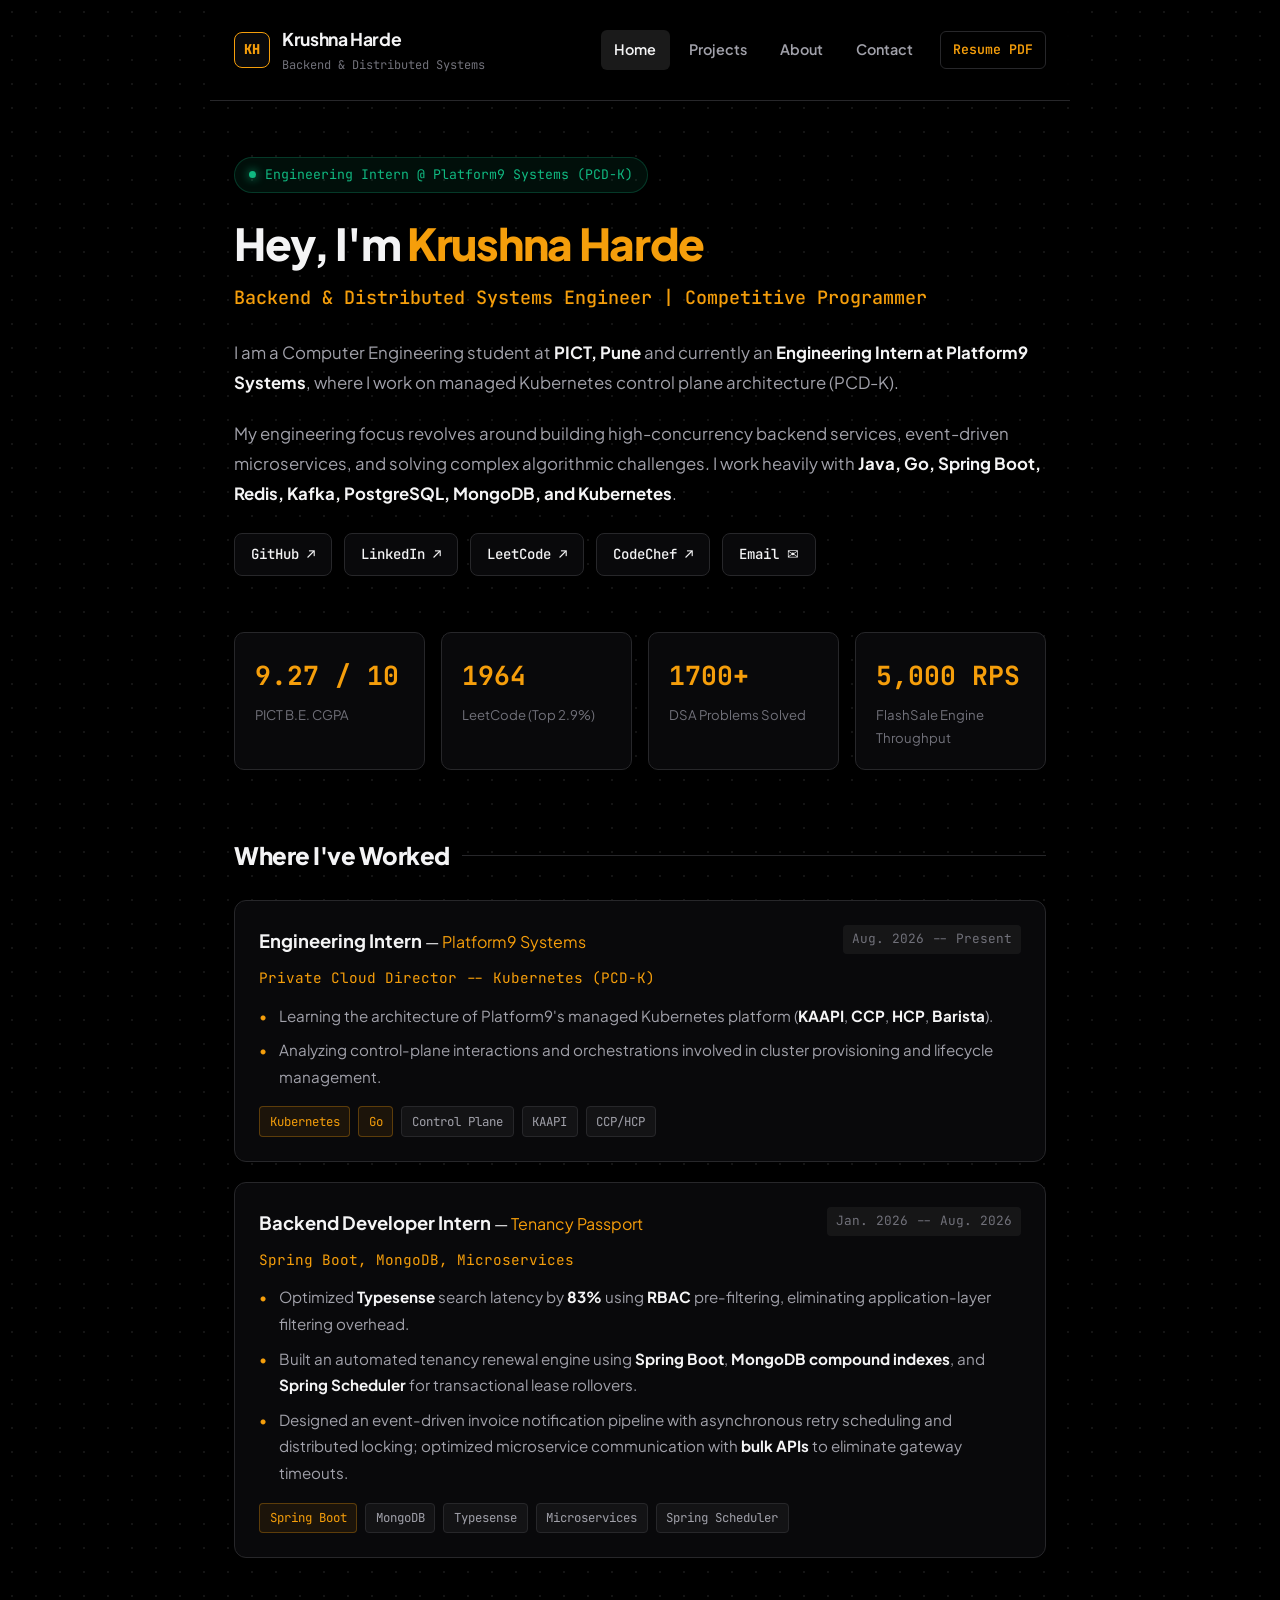
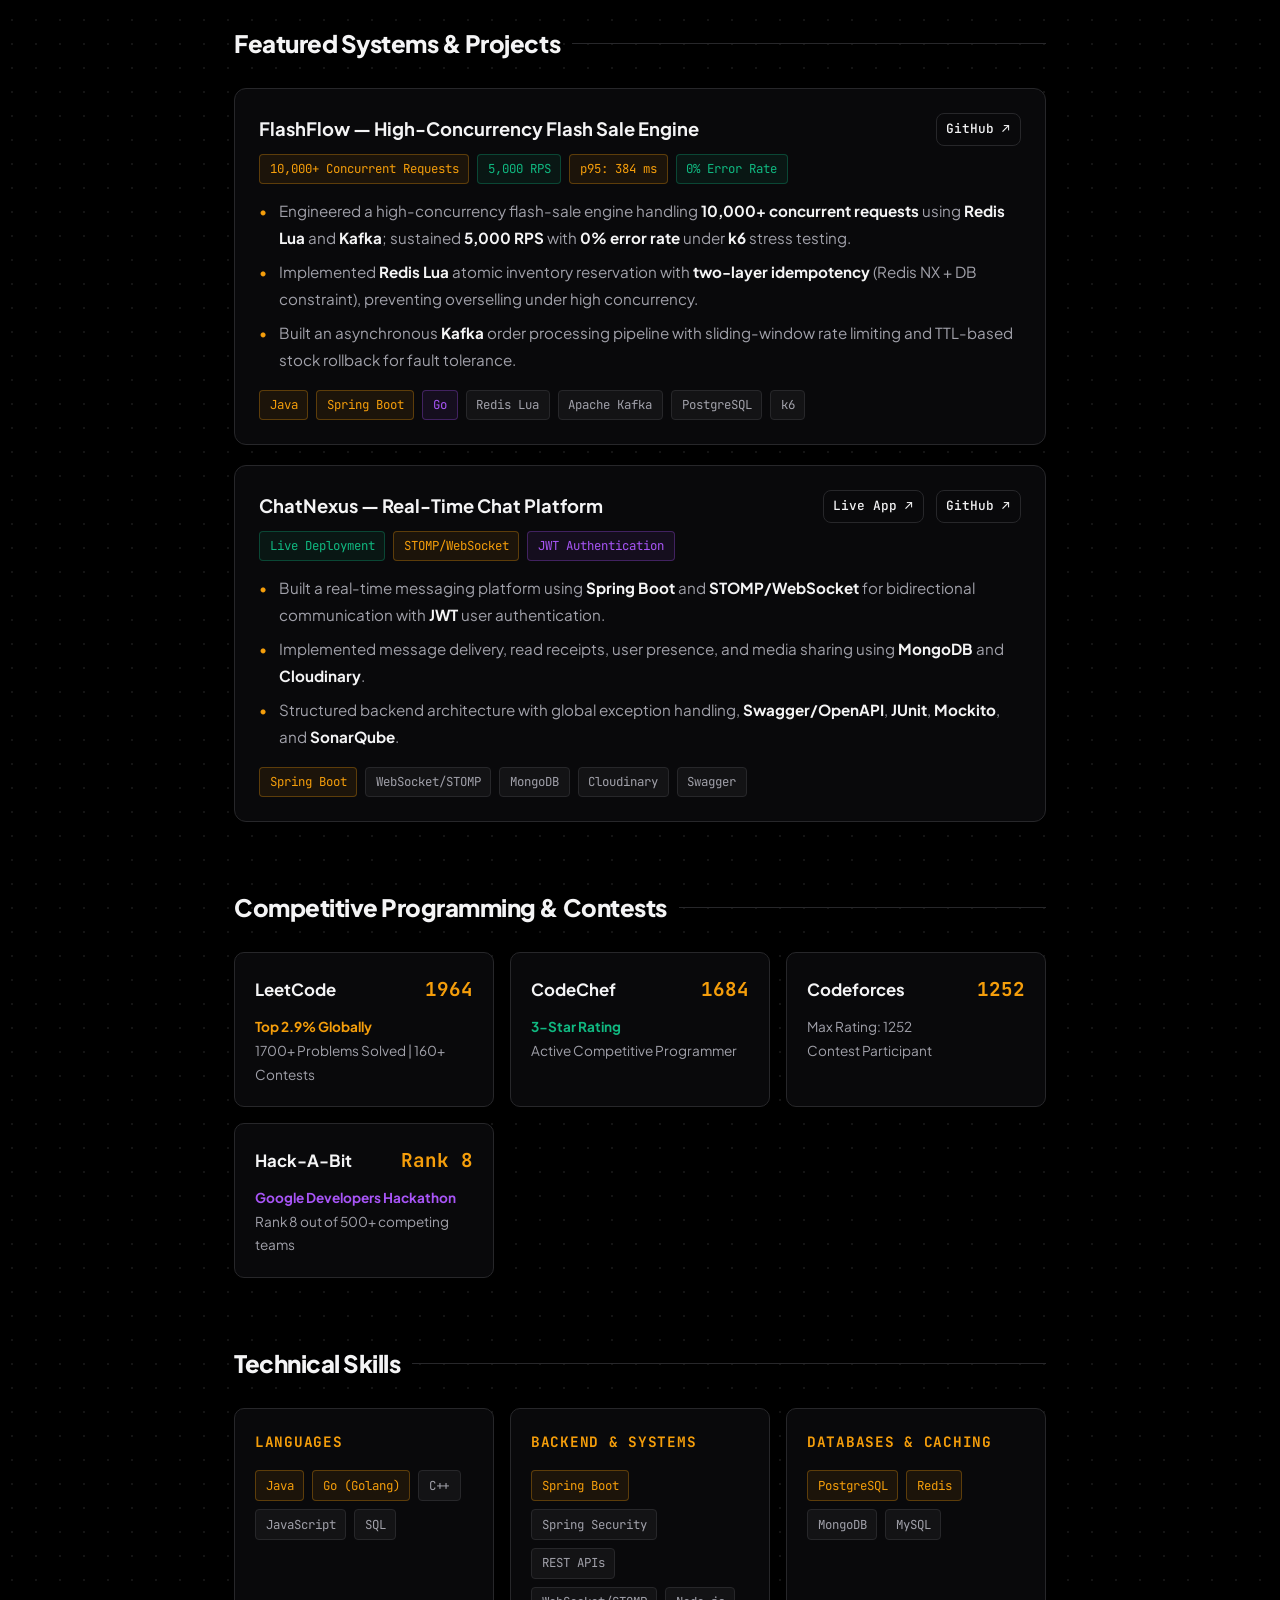
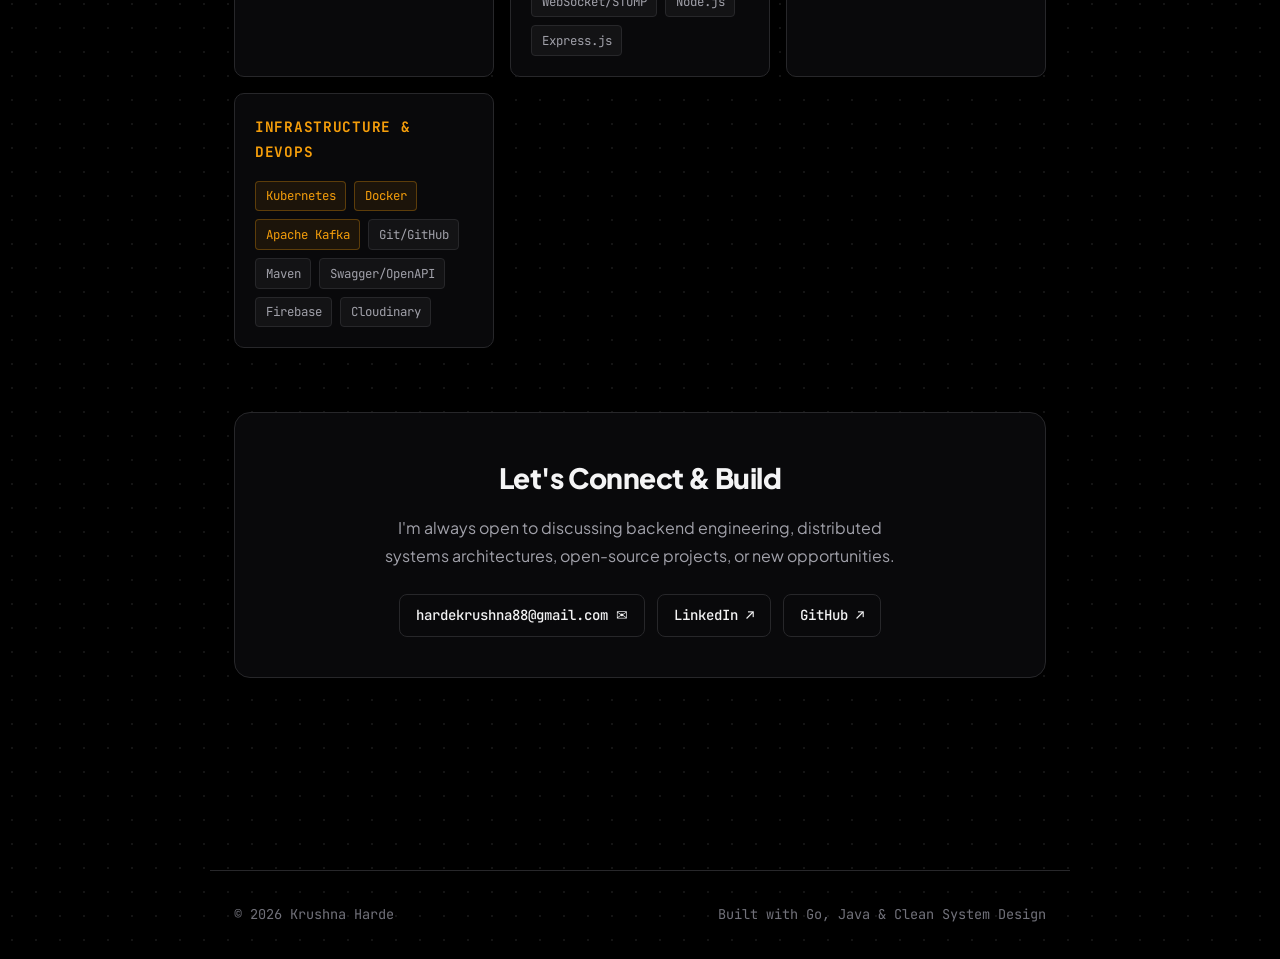
==== commit 64ca075e: "UI/UX polish: favicon, capitalized nav links, clean button labels, removed hi emoji and GPA duplicat" ====
--- a/index.html
+++ b/index.html
@@ -3,7 +3,8 @@
 <head>
     <meta charset="UTF-8">
     <meta name="viewport" content="width=device-width, initial-scale=1.0">
-    <title>Krushna Harde | Backend & Distributed Systems Engineer</title>
+    <title>Krushna Harde | Portfolio</title>
+    <link rel="icon" type="image/svg+xml" href="favicon.svg">
     <meta name="description" content="Personal portfolio of Krushna Harde — Computer Engineering student at PICT Pune & Backend Engineering Intern at Platform9, specializing in Java, Go, Spring Boot, Kubernetes, Redis, Kafka, and High-Concurrency Systems.">
     <link rel="stylesheet" href="styles.css">
 </head>
@@ -19,10 +20,10 @@
                 </div>
             </a>
             <nav>
-                <a href="index.html" class="active">home</a>
-                <a href="projects.html">projects</a>
-                <a href="about.html">about</a>
-                <a href="contact.html">contact</a>
+                <a href="index.html" class="active">Home</a>
+                <a href="projects.html">Projects</a>
+                <a href="about.html">About</a>
+                <a href="contact.html">Contact</a>
                 <a href="resume.pdf" class="btn-resume" download>Resume PDF</a>
             </nav>
         </div>
@@ -36,11 +37,11 @@
                 <span class="status-dot"></span>
                 <span>Engineering Intern @ Platform9 Systems (PCD-K)</span>
             </div>
-            <h2 class="hero-greeting">Hey, I'm <span class="highlight-amber">Krushna Harde</span> 👋</h2>
+            <h2 class="hero-greeting">Hey, I'm <span class="highlight-amber">Krushna Harde</span></h2>
             <div class="hero-subtitle">Backend & Distributed Systems Engineer | Competitive Programmer</div>
             
             <p class="hero-bio">
-                I am a Computer Engineering student at <strong>PICT, Pune</strong> (CGPA 9.27/10) and currently an <strong>Engineering Intern at Platform9 Systems</strong>, where I work on managed Kubernetes control plane architecture (PCD-K).
+                I am a Computer Engineering student at <strong>PICT, Pune</strong> and currently an <strong>Engineering Intern at Platform9 Systems</strong>, where I work on managed Kubernetes control plane architecture (PCD-K).
             </p>
             <p class="hero-bio">
                 My engineering focus revolves around building high-concurrency backend services, event-driven microservices, and solving complex algorithmic challenges. I work heavily with <strong>Java, Go, Spring Boot, Redis, Kafka, PostgreSQL, MongoDB, and Kubernetes</strong>.
@@ -50,8 +51,8 @@
             <div class="social-buttons">
                 <a href="https://github.com/KrushnaHarde" target="_blank" rel="noopener" class="social-btn">GitHub ↗</a>
                 <a href="https://www.linkedin.com/in/krushna-harde" target="_blank" rel="noopener" class="social-btn">LinkedIn ↗</a>
-                <a href="https://leetcode.com/u/krushna_88" target="_blank" rel="noopener" class="social-btn">LeetCode (1964) ↗</a>
-                <a href="https://www.codechef.com/users/hardekrushna" target="_blank" rel="noopener" class="social-btn">CodeChef (3-Star) ↗</a>
+                <a href="https://leetcode.com/u/krushna_88" target="_blank" rel="noopener" class="social-btn">LeetCode ↗</a>
+                <a href="https://www.codechef.com/users/hardekrushna" target="_blank" rel="noopener" class="social-btn">CodeChef ↗</a>
                 <a href="mailto:hardekrushna88@gmail.com" class="social-btn">Email ✉</a>
             </div>
         </section>
@@ -60,7 +61,7 @@
         <section>
             <div class="stats-container">
                 <div class="stat-box">
-                    <div class="stat-val">9.27</div>
+                    <div class="stat-val">9.27 / 10</div>
                     <div class="stat-desc">PICT B.E. CGPA</div>
                 </div>
                 <div class="stat-box">
--- a/styles.css
+++ b/styles.css
@@ -1,6 +1,6 @@
 /* ==========================================================================
    Krushna Harde - Portfolio System
-   Theme: Pure Black with White Dot Matrix Grid & Handcrafted Developer Palette
+   Theme: Pure Black with Subtle White Dot Matrix Grid & Handcrafted Palette
    ========================================================================== */
 
 @import url('https://fonts.googleapis.com/css2?family=JetBrains+Mono:wght@400;500;600;700&family=Plus+Jakarta+Sans:wght@400;500;600;700;800&display=swap');
@@ -12,7 +12,7 @@
     --border-subtle: #27272a;
     --border-hover: #3f3f46;
     
-    --text-primary: #fafafa;
+    --text-primary: #f4f4f5;
     --text-secondary: #a1a1aa;
     --text-muted: #71717a;
     
@@ -41,11 +41,11 @@
     font-family: var(--font-sans);
     background-color: var(--bg-black);
     color: var(--text-primary);
-    line-height: 1.7;
+    line-height: 1.75;
     min-height: 100vh;
     overflow-x: hidden;
-    /* Pure Black + White Dot Matrix Background */
-    background-image: radial-gradient(rgba(255, 255, 255, 0.14) 1px, transparent 1px);
+    /* Subtle White Dot Matrix Background */
+    background-image: radial-gradient(rgba(255, 255, 255, 0.08) 1px, transparent 1px);
     background-size: 24px 24px;
     background-position: 0 0;
 }
@@ -83,12 +83,12 @@
 /* Sticky Minimal Header */
 header {
     max-width: 860px;
-    margin: 0 auto 3rem;
+    margin: 0 auto 3.5rem;
     padding: 1.5rem 1.5rem;
     position: sticky;
     top: 0;
     z-index: 100;
-    background: rgba(0, 0, 0, 0.85);
+    background: rgba(0, 0, 0, 0.88);
     backdrop-filter: blur(16px);
     -webkit-backdrop-filter: blur(16px);
     border-bottom: 1px solid var(--border-subtle);
@@ -110,19 +110,20 @@
 .avatar-circle {
     width: 36px;
     height: 36px;
-    border-radius: 50%;
-    background: linear-gradient(135deg, var(--accent-amber), var(--accent-violet));
+    border-radius: 8px;
+    background: #09090b;
+    border: 1px solid var(--accent-amber);
     display: flex;
     align-items: center;
     justify-content: center;
     font-weight: 800;
-    color: #000;
-    font-size: 0.9rem;
+    color: var(--accent-amber);
+    font-size: 0.85rem;
     font-family: var(--font-mono);
 }
 
 header .brand-info h1 {
-    font-size: 1.15rem;
+    font-size: 1.1rem;
     font-weight: 700;
     color: var(--text-primary);
 }
@@ -136,23 +137,27 @@
 header nav {
     display: flex;
     align-items: center;
-    gap: 0.5rem;
+    gap: 0.35rem;
 }
 
 header nav a {
     text-decoration: none;
     color: var(--text-secondary);
     font-size: 0.9rem;
-    font-weight: 500;
-    padding: 0.4rem 0.75rem;
+    font-weight: 600;
+    padding: 0.45rem 0.85rem;
     border-radius: 6px;
     transition: all 0.2s ease;
 }
 
-header nav a:hover,
+header nav a:hover {
+    color: var(--text-primary);
+    background: rgba(255, 255, 255, 0.06);
+}
+
 header nav a.active {
     color: var(--text-primary);
-    background: rgba(255, 255, 255, 0.08);
+    background: rgba(255, 255, 255, 0.1);
 }
 
 header nav a.btn-resume {
@@ -161,6 +166,7 @@
     font-family: var(--font-mono);
     font-size: 0.825rem;
     margin-left: 0.5rem;
+    padding: 0.4rem 0.75rem;
 }
 
 header nav a.btn-resume:hover {
@@ -234,7 +240,7 @@
 }
 
 .hero-subtitle {
-    font-size: 1.25rem;
+    font-size: 1.15rem;
     color: var(--accent-amber);
     font-family: var(--font-mono);
     font-weight: 500;
@@ -245,7 +251,7 @@
     font-size: 1.05rem;
     color: var(--text-secondary);
     line-height: 1.8;
-    margin-bottom: 1.5rem;
+    margin-bottom: 1.25rem;
 }
 
 .hero-bio strong {
@@ -268,7 +274,7 @@
     border: 1px solid var(--border-subtle);
     color: var(--text-primary);
     text-decoration: none;
-    padding: 0.45rem 0.9rem;
+    padding: 0.5rem 1rem;
     border-radius: 8px;
     font-size: 0.875rem;
     font-weight: 500;
@@ -279,7 +285,7 @@
 .social-btn:hover {
     border-color: var(--accent-amber);
     color: var(--accent-amber);
-    background: rgba(245, 158, 11, 0.05);
+    background: rgba(245, 158, 11, 0.06);
 }
 
 /* Minimal Stats Grid */
@@ -293,7 +299,7 @@
 .stat-box {
     background: var(--bg-card);
     border: 1px solid var(--border-subtle);
-    padding: 1.15rem;
+    padding: 1.25rem;
     border-radius: 10px;
     transition: all 0.2s ease;
 }
@@ -305,10 +311,10 @@
 
 .stat-val {
     font-family: var(--font-mono);
-    font-size: 1.6rem;
+    font-size: 1.65rem;
     font-weight: 700;
     color: var(--accent-amber);
-    margin-bottom: 0.2rem;
+    margin-bottom: 0.25rem;
 }
 
 .stat-desc {
@@ -358,7 +364,7 @@
     font-size: 0.8rem;
     color: var(--text-muted);
     background: rgba(255, 255, 255, 0.05);
-    padding: 0.2rem 0.5rem;
+    padding: 0.2rem 0.55rem;
     border-radius: 4px;
 }
 
@@ -399,7 +405,7 @@
     font-size: 0.775rem;
     background: rgba(255, 255, 255, 0.04);
     color: var(--text-secondary);
-    padding: 0.2rem 0.55rem;
+    padding: 0.22rem 0.6rem;
     border-radius: 4px;
     border: 1px solid var(--border-subtle);
 }
@@ -480,7 +486,7 @@
 }
 
 .skill-box h3 {
-    font-size: 0.95rem;
+    font-size: 0.9rem;
     font-weight: 700;
     color: var(--accent-amber);
     margin-bottom: 0.75rem;
